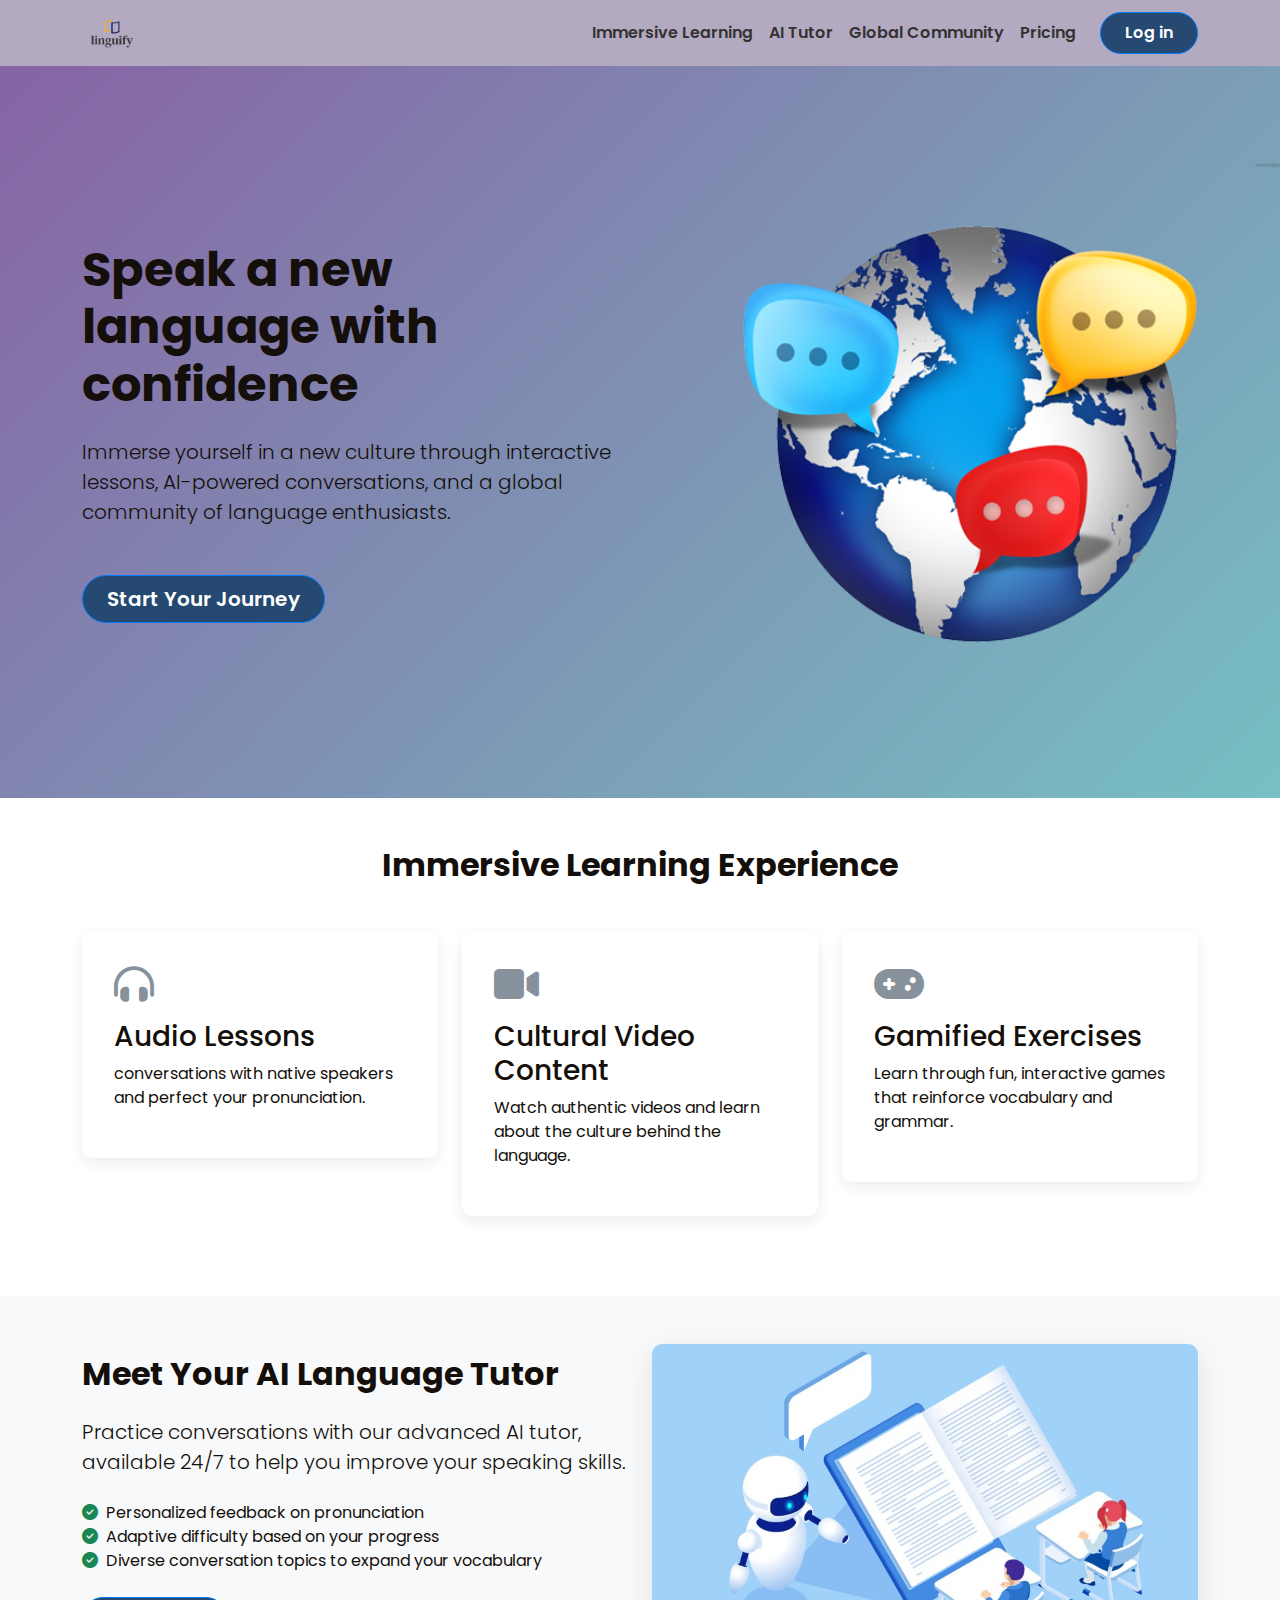
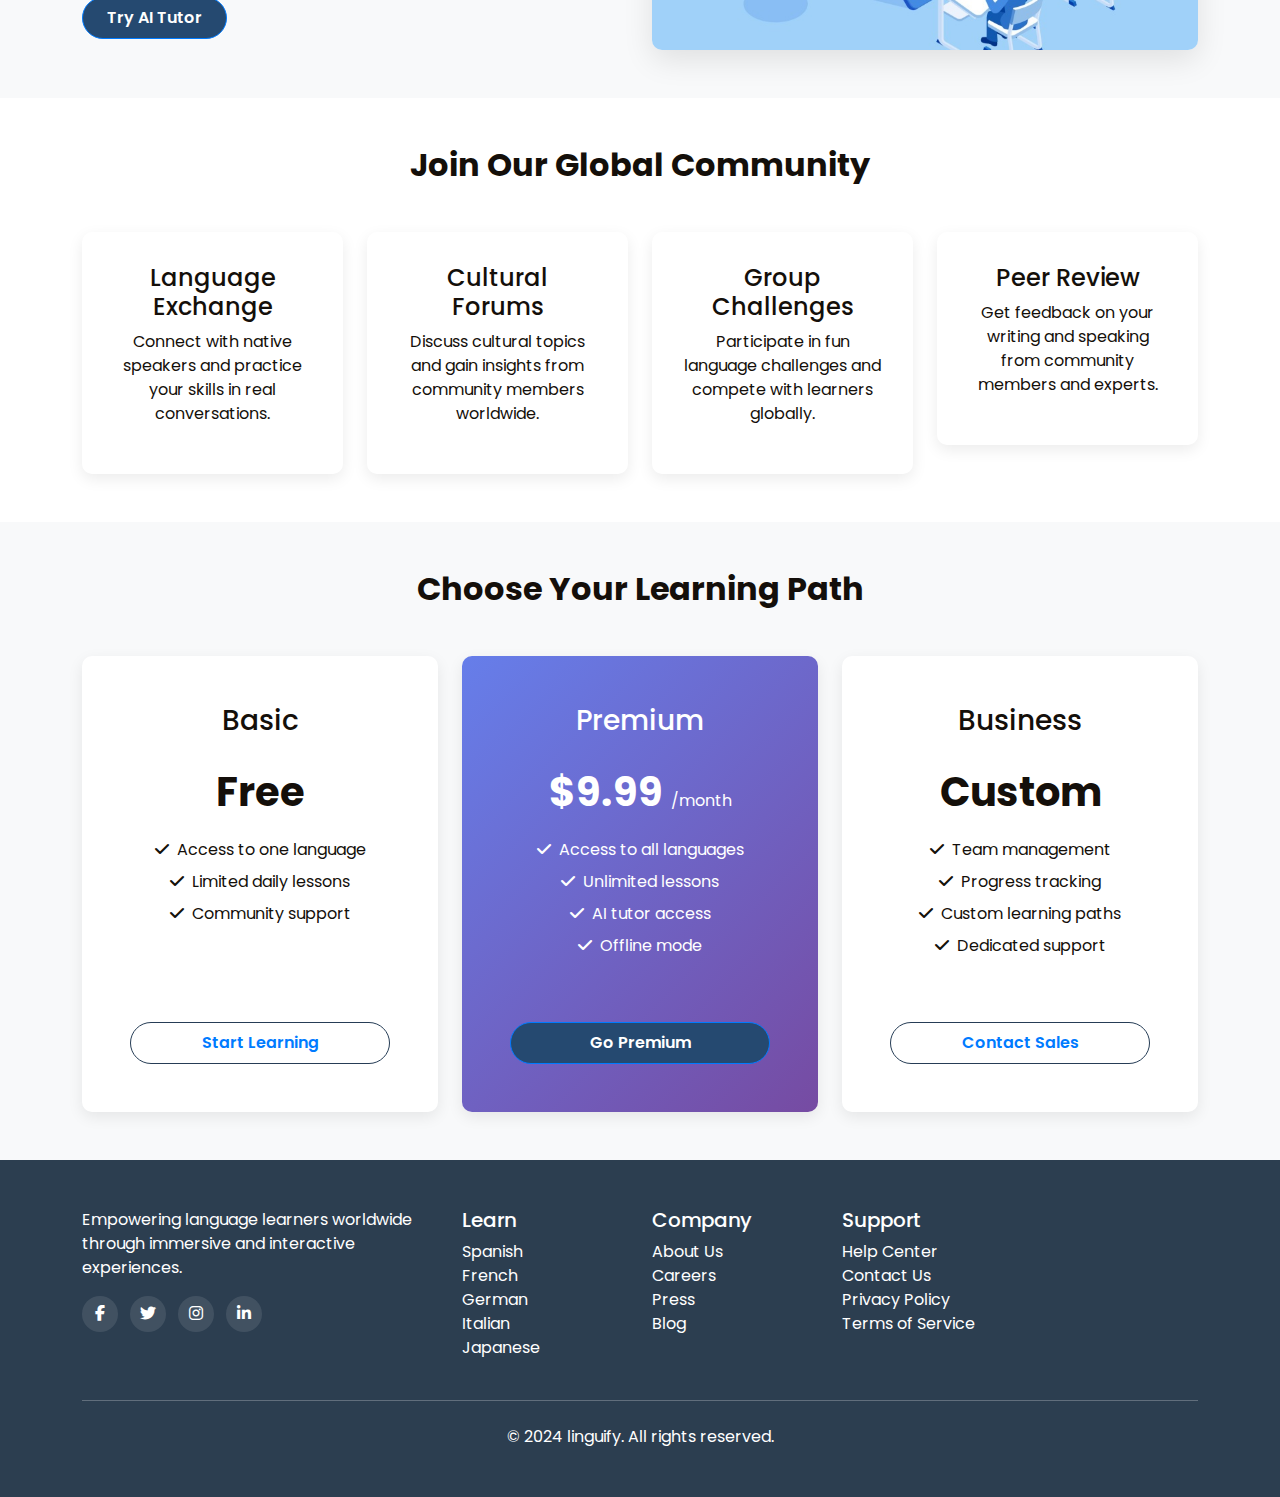
==== index.html @ a8539e9f "my website" ====
<!DOCTYPE html>
<html lang="en">
<head>
    <meta charset="UTF-8">
    <meta name="viewport" content="width=device-width, initial-scale=1.0">
    <title>linguify: Immersive Language Learning</title>
    <link href="https://cdn.jsdelivr.net/npm/bootstrap@5.3.0-alpha1/dist/css/bootstrap.min.css" rel="stylesheet">
    <link href="https://cdnjs.cloudflare.com/ajax/libs/font-awesome/6.1.1/css/all.min.css" rel="stylesheet">
    <link href="https://fonts.googleapis.com/css2?family=Poppins:wght@300;400;600;700&display=swap" rel="stylesheet">
    <link rel="stylesheet" href="styles.css">
    <link rel="shortcut icon" href="linguify.png" type="image/x-icon">
</head>
<body>
    <header class="header">
        <nav class="navbar navbar-expand-lg navbar-light">
            <div class="container">
                <a class="navbar-brand" href="index.html">
                    <img src="linguify.png" alt="linguify" height="60px">
                </a>
                <button class="navbar-toggler" type="button" data-bs-toggle="collapse" data-bs-target="#navbarNav" aria-controls="navbarNav" aria-expanded="false" aria-label="Toggle navigation">
                    <span class="navbar-toggler-icon"></span>
                </button>
                <div class="collapse navbar-collapse" id="navbarNav">
                    <ul class="navbar-nav ms-auto">
                        <li class="nav-item">
                            <a class="nav-link" href="#immersive-learning">Immersive Learning</a>
                        </li>
                        <li class="nav-item">
                            <a class="nav-link" href="#ai-tutor">AI Tutor</a>
                        </li>
                        <li class="nav-item">
                            <a class="nav-link" href="#global-community">Global Community</a>
                        </li>
                        <li class="nav-item">
                            <a class="nav-link" href="#pricing">Pricing</a>
                        </li>
                    </ul>
                    <div class="ms-lg-3">
                        <a href="login.html" class="btn btn-primary">Log in</a>
                    </div>
                </div>
            </div>
        </nav>
    </header>

    <main>
        <section id="hero" class="hero">
            <div class="container">
                <div class="row align-items-center">
                    <div class="col-lg-6">
                        <h1 class="display-4 mb-4">Speak a new language with confidence</h1>
                        <p class="lead mb-5">Immerse yourself in a new culture through interactive lessons, AI-powered conversations, and a global community of language enthusiasts.</p>
                        
                        <a href="signup.html">
                            <button class="btn btn-primary btn-lg" id="startJourneyBtn">Start Your Journey</button>
                        </a>
                                                
                        
                        
                    </div>
                    <div class="col-lg-6">
                        <div class="hero-image">
                            <img src="Home.png" alt="linguify App Interface" height="540px" width="650px">
                        </div>
                    </div>
                </div>
            </div>
        </section>

        <section id="immersive-learning" class="py-5">
            <div class="container">
                <h2 class="section-title text-center mb-5">Immersive Learning Experience</h2>
                <div class="row g-4">
                    <div class="col-md-4">
                        <div class="feature-card">
                            <i class="fas fa-headphones-alt feature-icon"></i>
                            <h3>Audio Lessons</h3>
                            <p>conversations with native speakers and perfect your pronunciation.</p>
                        </div>
                    </div>
                    <div class="col-md-4">
                        <div class="feature-card">
                            <i class="fas fa-video feature-icon"></i>
                            <h3>Cultural Video Content</h3>
                            <p>Watch authentic videos and learn about the culture behind the language.</p>
                        </div>
                    </div>
                    <div class="col-md-4">
                        <div class="feature-card">
                            <i class="fas fa-gamepad feature-icon"></i>
                            <h3>Gamified Exercises</h3>
                            <p>Learn through fun, interactive games that reinforce vocabulary and grammar.</p>
                        </div>
                    </div>
                </div>
            </div>
        </section>

        <section id="ai-tutor" class="py-5 bg-light">
            <div class="container">
                <div class="row align-items-center">
                    <div class="col-lg-6">
                        <h2 class="section-title mb-4">Meet Your AI Language Tutor</h2>
                        <p class="lead mb-4">Practice conversations with our advanced AI tutor, available 24/7 to help you improve your speaking skills.</p>
                        <ul class="list-unstyled mb-4">
                            <li><i class="fas fa-check-circle text-success me-2"></i>Personalized feedback on pronunciation</li>
                            <li><i class="fas fa-check-circle text-success me-2"></i>Adaptive difficulty based on your progress</li>
                            <li><i class="fas fa-check-circle text-success me-2"></i>Diverse conversation topics to expand your vocabulary</li>
                        </ul>
                        <a href="aitutor.html" class="btn btn-primary">Try AI Tutor</a>
                    </div>
                    <div class="col-lg-6">
                        <div class="ai-tutor-demo">
                            <img src="AiTutor.jpg" alt="AI Tutor Interface" class="img-fluid">
                        </div>
                    </div>
                </div>
            </div>
        </section>

        <section id="global-community" class="py-5">
            <div class="container">
                <h2 class="section-title text-center mb-5">Join Our Global Community</h2>
                <div class="row g-4">
                    <div class="col-md-6 col-lg-3">
                        <div class="community-card">                            <h4>Language Exchange</h4>
                            <p>Connect with native speakers and practice your skills in real conversations.</p>
                        </div>
                    </div>
                    <div class="col-md-6 col-lg-3">
                        <div class="community-card">
                            <h4>Cultural Forums</h4>
                            <p>Discuss cultural topics and gain insights from community members worldwide.</p>
                        </div>
                    </div>
                    <div class="col-md-6 col-lg-3">
                        <div class="community-card">
                            <h4>Group Challenges</h4>
                            <p>Participate in fun language challenges and compete with learners globally.</p>
                        </div>
                    </div>
                    <div class="col-md-6 col-lg-3">
                        <div class="community-card">
                            <h4>Peer Review</h4>
                            <p>Get feedback on your writing and speaking from community members and experts.</p>
                        </div>
                    </div>
                </div>
            </div>
        </section>

        <section id="pricing" class="py-5 bg-light">
            <div class="container">
                <h2 class="section-title text-center mb-5">Choose Your Learning Path</h2>
                <div class="row g-4">
                    <div class="col-md-4">
                        <div class="pricing-card">
                            <h3>Basic</h3>
                            <p class="price">Free</p>
                            <ul class="list-unstyled mb-4">
                                <li><i class="fas fa-check me-2"></i>Access to one language</li>
                                <li><i class="fas fa-check me-2"></i>Limited daily lessons</li>
                                <li><i class="fas fa-check me-2"></i>Community support</li>
                            </ul>
                            <a href="signup.html" class="btn btn-outline-primary btn-block">Start Learning</a>
                        </div>
                    </div>
                    <div class="col-md-4">
                        <div class="pricing-card featured">
                            <h3>Premium</h3>
                            <p class="price">$9.99 <span>/month</span></p>
                            <ul class="list-unstyled mb-4">
                                <li><i class="fas fa-check me-2"></i>Access to all languages</li>
                                <li><i class="fas fa-check me-2"></i>Unlimited lessons</li>
                                <li><i class="fas fa-check me-2"></i>AI tutor access</li>
                                <li><i class="fas fa-check me-2"></i>Offline mode</li>
                            </ul>
                            <a href="#" class="btn btn-primary btn-block">Go Premium</a>
                        </div>
                    </div>
                    <div class="col-md-4">
                        <div class="pricing-card">
                            <h3>Business</h3>
                            <p class="price">Custom</p>
                            <ul class="list-unstyled mb-4">
                                <li><i class="fas fa-check me-2"></i>Team management</li>
                                <li><i class="fas fa-check me-2"></i>Progress tracking</li>
                                <li><i class="fas fa-check me-2"></i>Custom learning paths</li>
                                <li><i class="fas fa-check me-2"></i>Dedicated support</li>
                            </ul>
                            <a href="#" class="btn btn-outline-primary btn-block">Contact Sales</a>
                        </div>
                    </div>
                </div>
            </div>
        </section>
    </main>

    <footer class="footer py-5">
        <div class="container">
            <div class="row g-4">
                <div class="col-md-4">
                    <p>Empowering language learners worldwide through immersive and interactive experiences.</p>
                    <div class="social-icons">
                        <a href="#" class="me-2"><i class="fab fa-facebook-f"></i></a>
                        <a href="#" class="me-2"><i class="fab fa-twitter"></i></a>
                        <a href="#" class="me-2"><i class="fab fa-instagram"></i></a>
                        <a href="#"><i class="fab fa-linkedin-in"></i></a>
                    </div>
                </div>
                <div class="col-md-2">
                    <h5>Learn</h5>
                    <ul class="list-unstyled">
                        <li><a href="#">Spanish</a></li>
                        <li><a href="#">French</a></li>
                        <li><a href="#">German</a></li>
                        <li><a href="#">Italian</a></li>
                        <li><a href="#">Japanese</a></li>
                    </ul>
                </div>
                <div class="col-md-2">
                    <h5>Company</h5>
                    <ul class="list-unstyled">
                        <li><a href="aboutus.html">About Us</a></li>
                        <li><a href="#">Careers</a></li>
                        <li><a href="#">Press</a></li>
                        <li><a href="#">Blog</a></li>
                    </ul>
                </div>
                <div class="col-md-2">
                    <h5>Support</h5>
                    <ul class="list-unstyled">
                        <li><a href="#">Help Center</a></li>
                        <li><a href="#">Contact Us</a></li>
                        <li><a href="#">Privacy Policy</a></li>
                        <li><a href="#">Terms of Service</a></li>
                    </ul>
                </div>
            </div>
            <hr class="my-4">
            <p class="text-center mb-0">&copy; 2024 linguify. All rights reserved.</p>
        </div>
    </footer>
    <script src="https://cdn.jsdelivr.net/npm/bootstrap@5.3.0-alpha1/dist/js/bootstrap.bundle.min.js"></script>
</body>
</html>
---- styles.css ----
/* Custom CSS for Linguify Language Learning Website */

/* Global Styles */
body {
    font-family: 'Poppins', sans-serif;
    color: #140f0a;
    margin: 0;

    padding: 0;
}

.section-title {
    font-weight: 700;
    margin-bottom: 2rem;
}

/* Header Styles */
.header {
    background-color: #b3aac1;
    box-shadow: 0 2px 10px rgba(70, 58, 58, 0.1);
}

.navbar-brand img {
    max-height: 40px;
    font-size: 18px;

    font-weight: 600;

    color: #333;
}
.hero.section {
    background: linear-gradient(135deg, #4a6182 0%, #8d9ebb 100%);
    padding: 6rem 0;
    
}
.header.navbar {
    background-color: #ffffff;
    box-shadow: 0 2px 10px rgba(94, 10, 10, 0.264);
}
.nav-link {
    font-weight: 600;
    color: #333;
    transition: color 0.3s ease;
}

.nav-link:hover {
    color: #769987;
}

/* Hero Section */
.hero {
    background: linear-gradient(135deg, #8763a4 0%, #76c0c3 100%);
    padding: 6rem 0;
    
}

.hero h1 {
    font-size: 48px;

    font-weight: 700;

    margin-bottom: 2rem;
    
}

.language-selector .form-select {
    border-radius: 25px;
    color: #6f7e90;
}

/* Feature Cards */
.feature-card {
    background-color: #fff;
    border-radius: 10px;
    padding: 2rem;
    box-shadow: 0 5px 15px rgba(0, 0, 0, 0.08);
    margin-bottom: 2rem;

    transition: transform 0.3s ease;
}
.feature-card.card {
    background-color: #fff;
    border-radius: 10px;
    padding: 2rem;
    box-shadow: 0 5px 15px rgba(0, 0, 0, 0.08);
    transition: transform 0.3s ease;
}

.feature-card:hover {
    transform: translateY(-10px);

    box-shadow: 0 10px 20px rgba(0, 0, 0, 0.2);
}

.feature-icon {
    font-size: 2.5rem;

    color: #86919c;

    margin-bottom: 1rem;
}

/* AI Tutor Section */
#ai-tutor {
    background-color: #f8f9fa;
}

.ai-tutor-demo img {
    border-radius: 10px;
    box-shadow: 0 10px 30px rgba(0, 0, 0, 0.1);
}

/* Global Community Section */
.community-card {
    text-align: center;
    padding: 2rem;
    background-color: #fff;
    border-radius: 10px;
    box-shadow: 0 5px 15px rgba(0, 0, 0, 0.08);
    transition: transform 0.3s ease;
}

.community-card:hover {
    transform: translateY(-5px);
}

.community-card img {
    width: 120px;
    height: 120px;
    object-fit: cover;
    border: 4px solid #fff;
    box-shadow: 0 5px 15px rgba(0, 0, 0, 0.1);
}

/* Pricing Section */
.pricing-card-wrapper {
    display: flex;
    flex-direction: column;
    height: 100%;
}

.pricing-card {
    background-color: #fff;
    border-radius: 10px;
    padding: 3rem;

    margin-bottom: 2rem;
    box-shadow: 0 5px 15px rgba(0, 0, 0, 0.08);
    text-align: center;
    transition: transform 0.3s ease;
    display: flex;
    flex-direction: column;
    height: 100%;
}

.pricing-card:hover {
    transform: translateY(-10px);

    box-shadow: 0 10px 20px rgba(0, 0, 0, 0.2);
}

.pricing-card.featured {
    background: linear-gradient(135deg, #667eea 0%, #764ba2 100%);
    color: #fff;
}

.pricing-card .price {
    font-size: 2.5rem;
    font-weight: 700;
    margin: 1rem 0;
}

.pricing-card .price span {
    font-size: 1rem;
    font-weight: 400;
}

.pricing-card ul {
    margin-bottom: 2rem;
    flex-grow: 1;
}

.pricing-card ul li {
    margin-bottom: 0.5rem;
}

/* Footer Styles */
.footer {
    background-color: #2c3e50;
    color: #fff;
}

.footer a {
    color: #fff;
    text-decoration: none;
    transition: color 0.3s ease;
}

.footer a:hover {
    color: #007bff;
}

.social-icons a {
    display: inline-block;
    width: 36px;
    height: 36px;
    background-color: rgba(255, 255, 255, 0.1);
    border-radius: 50%;
    text-align: center;
    line-height: 36px;
    transition: background-color 0.3s ease;
}

.social-icons a:hover {
    background-color: rgba(255, 255, 255, 0.2);
}

/* Responsive Adjustments */
@media (max-width: 768px) {
    .hero {
        padding: 4rem 0;
        gap: 50px;
        
    }

    .feature-card, .community-card, .pricing-card {
        margin-bottom: 2rem;
    }
}

/* Custom Buttons */
.btn-primary {
    background-color: #254970;
    border-color: #007bff;
    border-radius: 25px;
    padding: 0.5rem 1.5rem;
    font-weight: 600;
    transition: all 0.3s ease;
}

.btn-primary:hover {
    background-color: #0056b3;
    border-color: #0056b3;
    transform: translateY(-2px);
    box-shadow: 0 4px 10px rgba(0, 123, 255, 0.3);
}

.btn-outline-primary {
    color: #007bff;
    border-color: #263d56;
    border-radius: 25px;
    padding: 0.5rem 1.5rem;
    font-weight: 600;
    transition: all 0.3s ease;
}

.btn-outline-primary:hover {
    background-color: #007bff;
    color: #fff;
    transform: translateY(-2px);
    box-shadow: 0 4px 10px rgba(79, 89, 99, 0.3);
}

/* Animations */
@keyframes fadeInUp {
    from {
        opacity: 0;
        transform: translateY(20px);
    }
    to {
        opacity: 1;
        transform: translateY(0);
    }
}

.hero h1, .hero p, .hero .btn {
    animation: fadeInUp 0.8s ease-out;
}

.feature-card, .community-card, .pricing-card {
    animation: fadeInUp 0.8s ease-out;
}
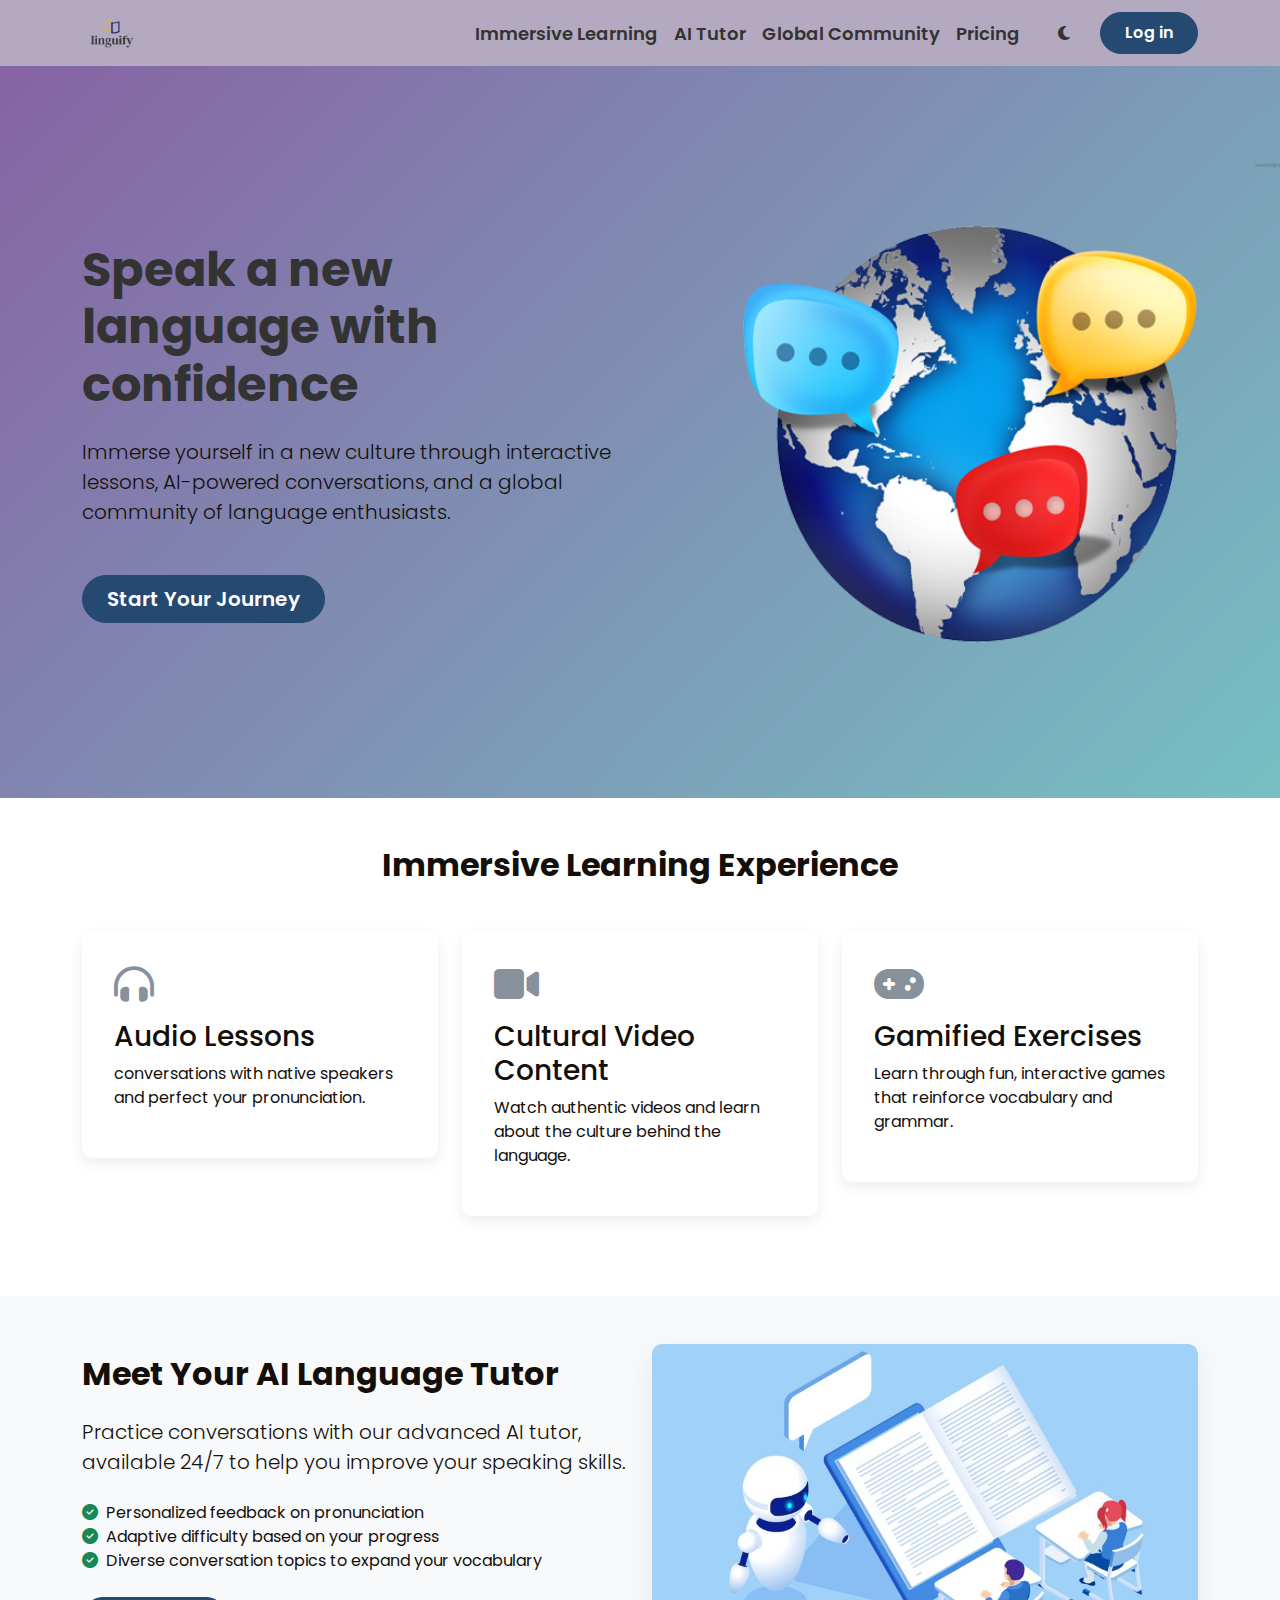
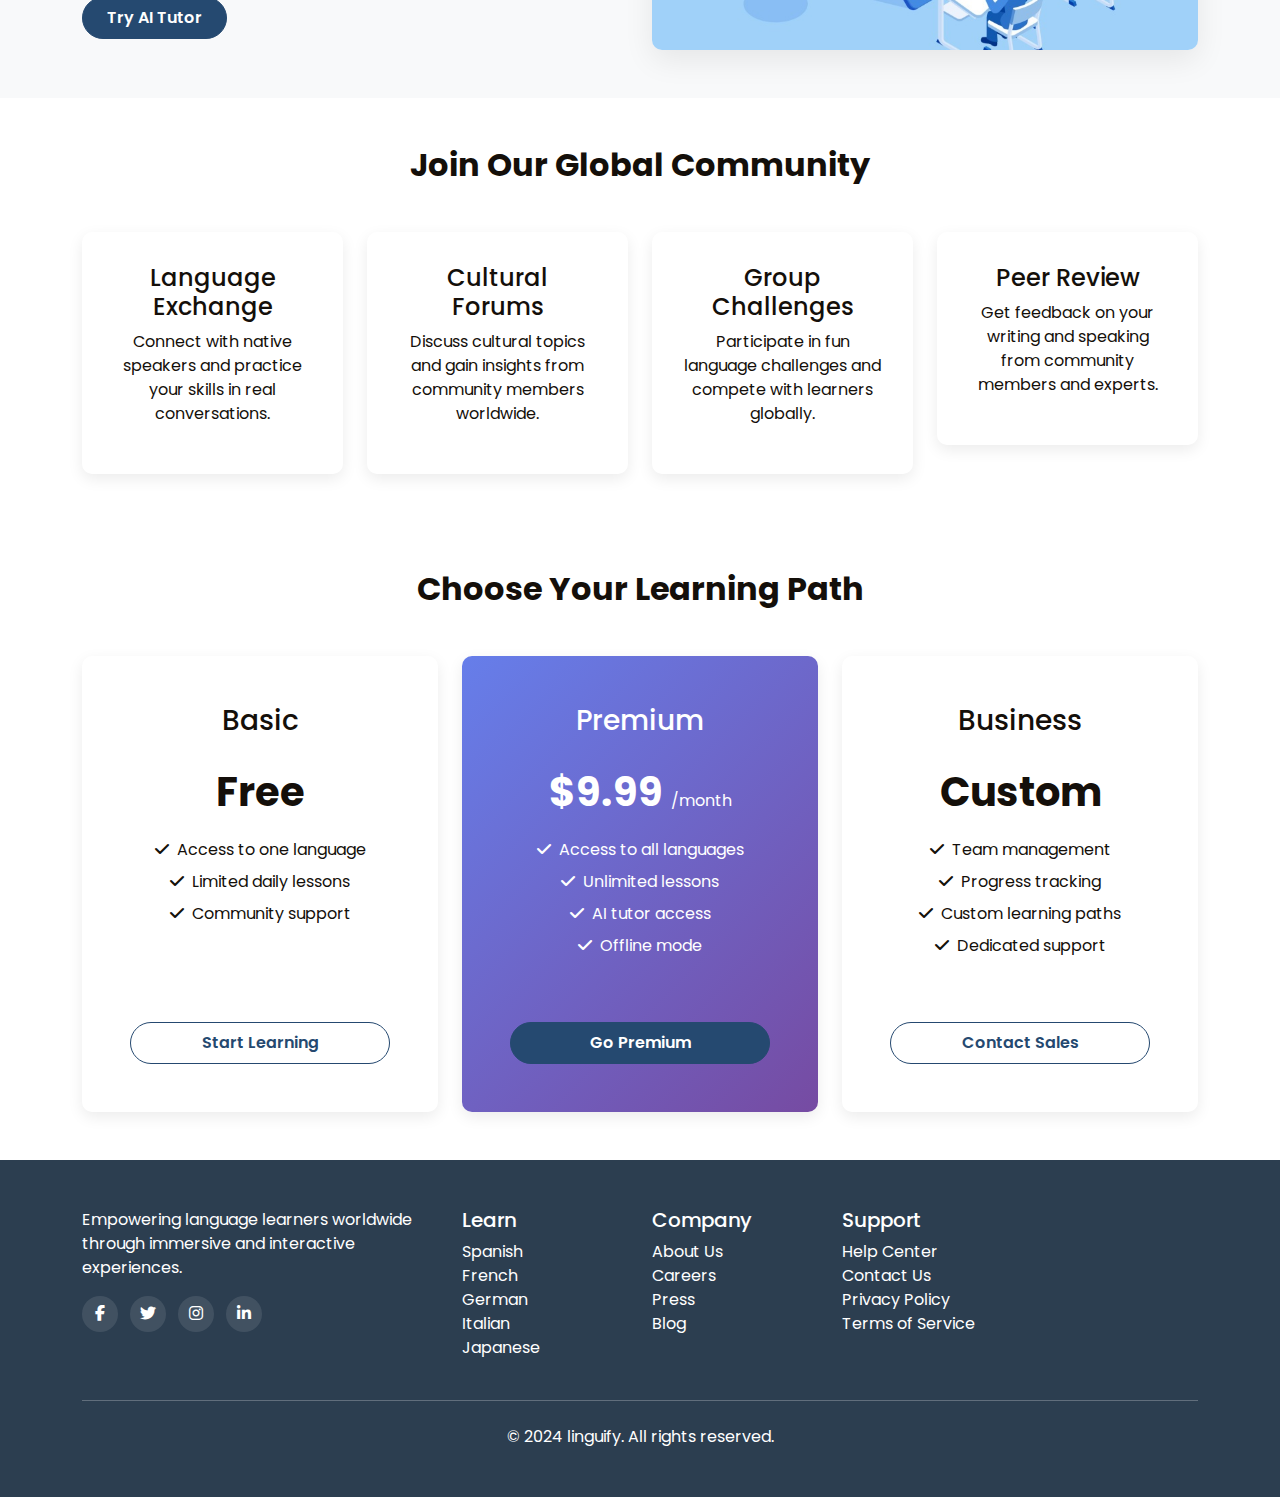
==== commit f2192bb8: "dark on index" ====
--- a/index.html
+++ b/index.html
@@ -7,15 +7,15 @@
     <link href="https://cdn.jsdelivr.net/npm/bootstrap@5.3.0-alpha1/dist/css/bootstrap.min.css" rel="stylesheet">
     <link href="https://cdnjs.cloudflare.com/ajax/libs/font-awesome/6.1.1/css/all.min.css" rel="stylesheet">
     <link href="https://fonts.googleapis.com/css2?family=Poppins:wght@300;400;600;700&display=swap" rel="stylesheet">
-    <link rel="stylesheet" href="styles.css">
-    <link rel="shortcut icon" href="linguify.png" type="image/x-icon">
+    <link rel="stylesheet" href="CSS/styles.css">
+    <link rel="shortcut icon" href="photos/linguify.png" type="image/x-icon">
 </head>
 <body>
     <header class="header">
-        <nav class="navbar navbar-expand-lg navbar-light">
+        <nav class="navbar navbar-expand-lg">
             <div class="container">
                 <a class="navbar-brand" href="index.html">
-                    <img src="linguify.png" alt="linguify" height="60px">
+                    <img src="photos/linguify.png" alt="linguify" height="60px">
                 </a>
                 <button class="navbar-toggler" type="button" data-bs-toggle="collapse" data-bs-target="#navbarNav" aria-controls="navbarNav" aria-expanded="false" aria-label="Toggle navigation">
                     <span class="navbar-toggler-icon"></span>
@@ -51,7 +51,7 @@
                         <h1 class="display-4 mb-4">Speak a new language with confidence</h1>
                         <p class="lead mb-5">Immerse yourself in a new culture through interactive lessons, AI-powered conversations, and a global community of language enthusiasts.</p>
                         
-                        <a href="signup.html">
+                        <a href="login.html#signup">
                             <button class="btn btn-primary btn-lg" id="startJourneyBtn">Start Your Journey</button>
                         </a>
                                                 
@@ -60,7 +60,7 @@
                     </div>
                     <div class="col-lg-6">
                         <div class="hero-image">
-                            <img src="Home.png" alt="linguify App Interface" height="540px" width="650px">
+                            <img src="photos/Home.png" alt="linguify App Interface" height="540px" width="650px">
                         </div>
                     </div>
                 </div>
@@ -96,7 +96,7 @@
             </div>
         </section>
 
-        <section id="ai-tutor" class="py-5 bg-light">
+        <section id="ai-tutor" class="py-5">
             <div class="container">
                 <div class="row align-items-center">
                     <div class="col-lg-6">
@@ -111,7 +111,7 @@
                     </div>
                     <div class="col-lg-6">
                         <div class="ai-tutor-demo">
-                            <img src="AiTutor.jpg" alt="AI Tutor Interface" class="img-fluid">
+                            <img src="photos/AiTutor.jpg" alt="AI Tutor Interface" class="img-fluid">
                         </div>
                     </div>
                 </div>
@@ -149,7 +149,7 @@
             </div>
         </section>
 
-        <section id="pricing" class="py-5 bg-light">
+        <section id="pricing" class="py-5">
             <div class="container">
                 <h2 class="section-title text-center mb-5">Choose Your Learning Path</h2>
                 <div class="row g-4">
@@ -162,7 +162,7 @@
                                 <li><i class="fas fa-check me-2"></i>Limited daily lessons</li>
                                 <li><i class="fas fa-check me-2"></i>Community support</li>
                             </ul>
-                            <a href="signup.html" class="btn btn-outline-primary btn-block">Start Learning</a>
+                            <a href="login.html#signup" class="btn btn-outline-primary btn-block">Start Learning</a>
                         </div>
                     </div>
                     <div class="col-md-4">
@@ -241,6 +241,49 @@
             <p class="text-center mb-0">&copy; 2024 linguify. All rights reserved.</p>
         </div>
     </footer>
+    <script>// Add this before the closing body tag
+        document.addEventListener('DOMContentLoaded', function() {
+            // Check for saved theme preference
+            const savedTheme = localStorage.getItem('theme') || 'light';
+            document.documentElement.setAttribute('data-theme', savedTheme);
+            
+            // Add theme toggle button to navbar
+            const navbarNav = document.querySelector('.navbar-nav');
+            const themeToggle = document.createElement('button');
+            themeToggle.className = 'theme-toggle ms-3';
+            themeToggle.innerHTML = `<i class="fas fa-${savedTheme === 'dark' ? 'sun' : 'moon'}"></i>`;
+            navbarNav.parentNode.insertBefore(themeToggle, navbarNav.nextSibling);
+            
+            // Theme toggle functionality
+            themeToggle.addEventListener('click', function() {
+                const currentTheme = document.documentElement.getAttribute('data-theme');
+                const newTheme = currentTheme === 'light' ? 'dark' : 'light';
+                
+                document.documentElement.setAttribute('data-theme', newTheme);
+                localStorage.setItem('theme', newTheme);
+                
+                // Update toggle button icon
+                themeToggle.innerHTML = `<i class="fas fa-${newTheme === 'dark' ? 'sun' : 'moon'}"></i>`;
+            });
+            
+            // Check system preference
+            if (window.matchMedia && !localStorage.getItem('theme')) {
+                if (window.matchMedia('(prefers-color-scheme: dark)').matches) {
+                    document.documentElement.setAttribute('data-theme', 'dark');
+                    themeToggle.innerHTML = '<i class="fas fa-sun"></i>';
+                }
+            }
+            
+            // Listen for system theme changes
+            window.matchMedia('(prefers-color-scheme: dark)').addEventListener('change', (e) => {
+                if (!localStorage.getItem('theme')) {
+                    const newTheme = e.matches ? 'dark' : 'light';
+                    document.documentElement.setAttribute('data-theme', newTheme);
+                    themeToggle.innerHTML = `<i class="fas fa-${newTheme === 'dark' ? 'sun' : 'moon'}"></i>`;
+                }
+            });
+        });
+        </script>
     <script src="https://cdn.jsdelivr.net/npm/bootstrap@5.3.0-alpha1/dist/js/bootstrap.bundle.min.js"></script>
 </body>
 </html>--- a/CSS/styles.css
+++ b/CSS/styles.css
@@ -0,0 +1,316 @@
+/* Custom CSS for Linguify Language Learning Website */
+
+/* Theme Variables */
+:root {
+    --bg-primary: #ffffff;
+    --bg-secondary: #f8f9fa;
+    --text-primary: #140f0a;
+    --text-secondary: #333;
+    --card-bg: #fff;
+    --header-bg: #b3aac1;
+    --footer-bg: #2c3e50;
+    --footer-text: #fff;
+    --shadow: rgba(0, 0, 0, 0.08);
+    --btn-primary: #254970;
+    --btn-hover: #0056b3;
+    --hero-gradient: linear-gradient(135deg, #8763a4 0%, #76c0c3 100%);
+    --pricing-featured: linear-gradient(135deg, #667eea 0%, #764ba2 100%);
+    --nav-link-hover: #769987;
+}
+
+[data-theme="dark"] {
+    --bg-primary: #1a1a1a;
+    --bg-secondary: #2d2d2d;
+    --text-primary: #ffffff;
+    --text-secondary: #e0e0e0;
+    --card-bg: #333333;
+    --header-bg: #2d2d2d;
+    --footer-bg: #1a1a1a;
+    --footer-text: #ffffff;
+    --shadow: rgba(0, 0, 0, 0.2);
+    --btn-primary: #3a6ea5;
+    --btn-hover: #4d8ac7;
+    --hero-gradient: linear-gradient(135deg, #4a3163 0%, #3a5f60 100%);
+    --pricing-featured: linear-gradient(135deg, #3a4b8c 0%, #4a2e68 100%);
+    --nav-link-hover: #7fb392;
+}
+
+/* Global Styles */
+body {
+    font-family: 'Poppins', sans-serif;
+    color: var(--text-primary);
+    margin: 0;
+    padding: 0;
+    background-color: var(--bg-primary);
+    transition: all 0.3s ease;
+}
+
+.section-title {
+    font-weight: 700;
+    margin-bottom: 2rem;
+    color: var(--text-primary);
+}
+
+/* Header Styles */
+.header {
+    background-color: var(--header-bg);
+    box-shadow: 0 2px 10px rgba(70, 58, 58, 0.1);
+}
+
+.navbar-brand img {
+    max-height: 40px;
+}
+
+.header.navbar {
+    background-color: var(--header-bg);
+    box-shadow: 0 2px 10px rgba(94, 10, 10, 0.264);
+}
+
+.nav-link {
+    font-weight: 600;
+    color: var(--text-secondary);
+    transition: color 0.3s ease;
+    font-size: 18px;
+}
+
+.nav-link:hover {
+    color: var(--nav-link-hover);
+}
+
+/* Theme Toggle Button */
+.theme-toggle {
+    background: none;
+    border: none;
+    padding: 8px;
+    cursor: pointer;
+    color: var(--text-secondary);
+    margin-left: 15px;
+    border-radius: 50%;
+    width: 40px;
+    height: 40px;
+    display: flex;
+    align-items: center;
+    justify-content: center;
+    transition: all 0.3s ease;
+}
+
+.theme-toggle:hover {
+    background-color: rgba(128, 128, 128, 0.1);
+}
+
+/* Hero Section */
+.hero {
+    background: var(--hero-gradient);
+    padding: 6rem 0;
+}
+
+.hero h1 {
+    font-size: 48px;
+    font-weight: 700;
+    margin-bottom: 2rem;
+    color: var(--text-secondary);
+}
+
+.language-selector .form-select {
+    border-radius: 25px;
+    color: #6f7e90;
+}
+
+/* Feature Cards */
+.feature-card {
+    background-color: var(--card-bg);
+    border-radius: 10px;
+    padding: 2rem;
+    box-shadow: 0 5px 15px var(--shadow);
+    margin-bottom: 2rem;
+    transition: transform 0.3s ease;
+}
+
+.feature-card:hover {
+    transform: translateY(-10px);
+    box-shadow: 0 10px 20px rgba(0, 0, 0, 0.2);
+}
+
+.feature-icon {
+    font-size: 2.5rem;
+    color: #86919c;
+    margin-bottom: 1rem;
+}
+
+/* AI Tutor Section */
+#ai-tutor {
+    background-color: var(--bg-secondary);
+}
+
+.ai-tutor-demo img {
+    border-radius: 10px;
+    box-shadow: 0 10px 30px var(--shadow);
+}
+
+/* Global Community Section */
+.community-card {
+    text-align: center;
+    padding: 2rem;
+    background-color: var(--card-bg);
+    border-radius: 10px;
+    box-shadow: 0 5px 15px var(--shadow);
+    transition: transform 0.3s ease;
+}
+
+.community-card:hover {
+    transform: translateY(-5px);
+}
+
+.community-card img {
+    width: 120px;
+    height: 120px;
+    object-fit: cover;
+    border: 4px solid var(--card-bg);
+    box-shadow: 0 5px 15px var(--shadow);
+}
+
+/* Pricing Section */
+.pricing-card-wrapper {
+    display: flex;
+    flex-direction: column;
+    height: 100%;
+}
+
+.pricing-card {
+    background-color: var(--card-bg);
+    border-radius: 10px;
+    padding: 3rem;
+    margin-bottom: 2rem;
+    box-shadow: 0 5px 15px var(--shadow);
+    text-align: center;
+    transition: transform 0.3s ease;
+    display: flex;
+    flex-direction: column;
+    height: 100%;
+}
+
+.pricing-card:hover {
+    transform: translateY(-10px);
+    box-shadow: 0 10px 20px rgba(0, 0, 0, 0.2);
+}
+
+.pricing-card.featured {
+    background: var(--pricing-featured);
+    color: #fff;
+}
+
+.pricing-card .price {
+    font-size: 2.5rem;
+    font-weight: 700;
+    margin: 1rem 0;
+}
+
+.pricing-card .price span {
+    font-size: 1rem;
+    font-weight: 400;
+}
+
+.pricing-card ul {
+    margin-bottom: 2rem;
+    flex-grow: 1;
+}
+
+.pricing-card ul li {
+    margin-bottom: 0.5rem;
+}
+
+/* Footer Styles */
+.footer {
+    background-color: var(--footer-bg);
+    color: var(--footer-text);
+}
+
+.footer a {
+    color: var(--footer-text);
+    text-decoration: none;
+    transition: color 0.3s ease;
+}
+
+.footer a:hover {
+    color: #007bff;
+}
+
+.social-icons a {
+    display: inline-block;
+    width: 36px;
+    height: 36px;
+    background-color: rgba(255, 255, 255, 0.1);
+    border-radius: 50%;
+    text-align: center;
+    line-height: 36px;
+    transition: background-color 0.3s ease;
+}
+
+.social-icons a:hover {
+    background-color: rgba(255, 255, 255, 0.2);
+}
+
+/* Custom Buttons */
+.btn-primary {
+    background-color: var(--btn-primary);
+    border-color: var(--btn-primary);
+    border-radius: 25px;
+    padding: 0.5rem 1.5rem;
+    font-weight: 600;
+    transition: all 0.3s ease;
+}
+
+.btn-primary:hover {
+    background-color: var(--btn-hover);
+    border-color: var(--btn-hover);
+    transform: translateY(-2px);
+    box-shadow: 0 4px 10px rgba(0, 123, 255, 0.3);
+}
+
+.btn-outline-primary {
+    color: var(--btn-primary);
+    border-color: var(--btn-primary);
+    border-radius: 25px;
+    padding: 0.5rem 1.5rem;
+    font-weight: 600;
+    transition: all 0.3s ease;
+}
+
+.btn-outline-primary:hover {
+    background-color: var(--btn-primary);
+    color: #fff;
+    transform: translateY(-2px);
+    box-shadow: 0 4px 10px rgba(79, 89, 99, 0.3);
+}
+
+/* Animations */
+@keyframes fadeInUp {
+    from {
+        opacity: 0;
+        transform: translateY(20px);
+    }
+    to {
+        opacity: 1;
+        transform: translateY(0);
+    }
+}
+
+.hero h1, .hero p, .hero .btn {
+    animation: fadeInUp 0.8s ease-out;
+}
+
+.feature-card, .community-card, .pricing-card {
+    animation: fadeInUp 0.8s ease-out;
+}
+
+/* Responsive Adjustments */
+@media (max-width: 768px) {
+    .hero {
+        padding: 4rem 0;
+        gap: 50px;
+    }
+
+    .feature-card, .community-card, .pricing-card {
+        margin-bottom: 2rem;
+    }
+}